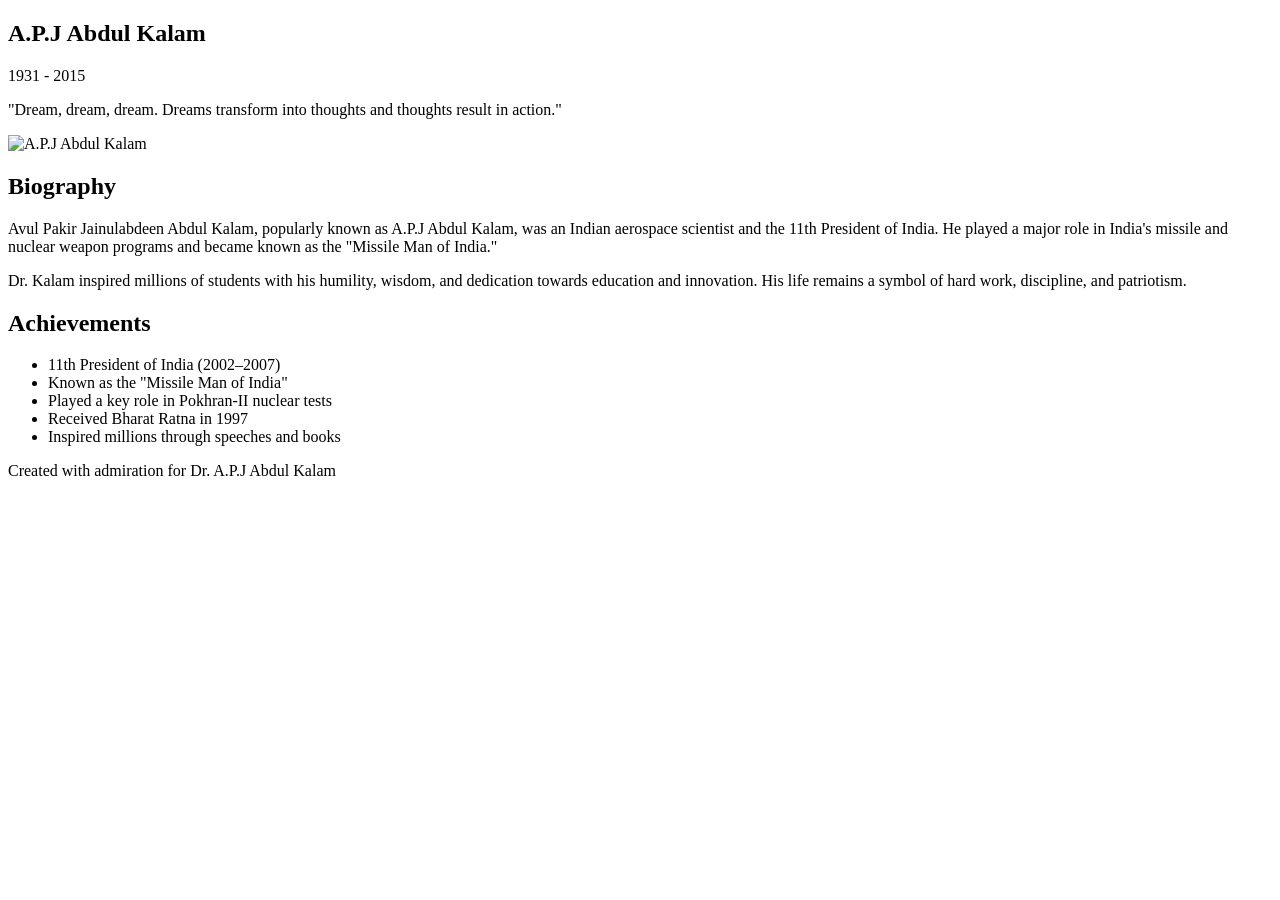
==== Level2Task2/index.html @ f27804e4 "Create index.html" ====
<!DOCTYPE html>
<html lang="en">
<head>
    <meta charset="UTF-8">
    <meta name="viewport" content="width=device-width, initial-scale=1.0">
    <title>Tribute Page - A.P.J Abdul Kalam</title>

    <link rel="stylesheet" href="style.css">

    <link href="https://fonts.googleapis.com/css2?family=Poppins:wght@300;400;500;600;700&display=swap" rel="stylesheet">
</head>
<body>

    <!-- Hero Section -->

    <section class="hero">

        <div class="hero-text">

            <h1>A.P.J Abdul Kalam</h1>

            <p class="years">1931 - 2015</p>

            <p class="quote">
                "Dream, dream, dream. Dreams transform into thoughts and thoughts result in action."
            </p>

        </div>

        <div class="hero-image">

            <img src="kalam.png" alt="A.P.J Abdul Kalam">

        </div>

    </section>

    <!-- Biography Section -->

    <section class="biography">

        <h2>Biography</h2>

        <p>
            Avul Pakir Jainulabdeen Abdul Kalam, popularly known as A.P.J Abdul Kalam,
            was an Indian aerospace scientist and the 11th President of India.
            He played a major role in India's missile and nuclear weapon programs
            and became known as the "Missile Man of India."
        </p>

        <p>
            Dr. Kalam inspired millions of students with his humility, wisdom,
            and dedication towards education and innovation. His life remains
            a symbol of hard work, discipline, and patriotism.
        </p>

    </section>

    <!-- Achievements -->

    <section class="achievements">

        <h2>Achievements</h2>

        <ul>

            <li>11th President of India (2002–2007)</li>

            <li>Known as the "Missile Man of India"</li>

            <li>Played a key role in Pokhran-II nuclear tests</li>

            <li>Received Bharat Ratna in 1997</li>

            <li>Inspired millions through speeches and books</li>

        </ul>

    </section>

    <!-- Footer -->

    <footer>

        <p>
            Created with admiration for Dr. A.P.J Abdul Kalam
        </p>

    </footer>

</body>
</html>
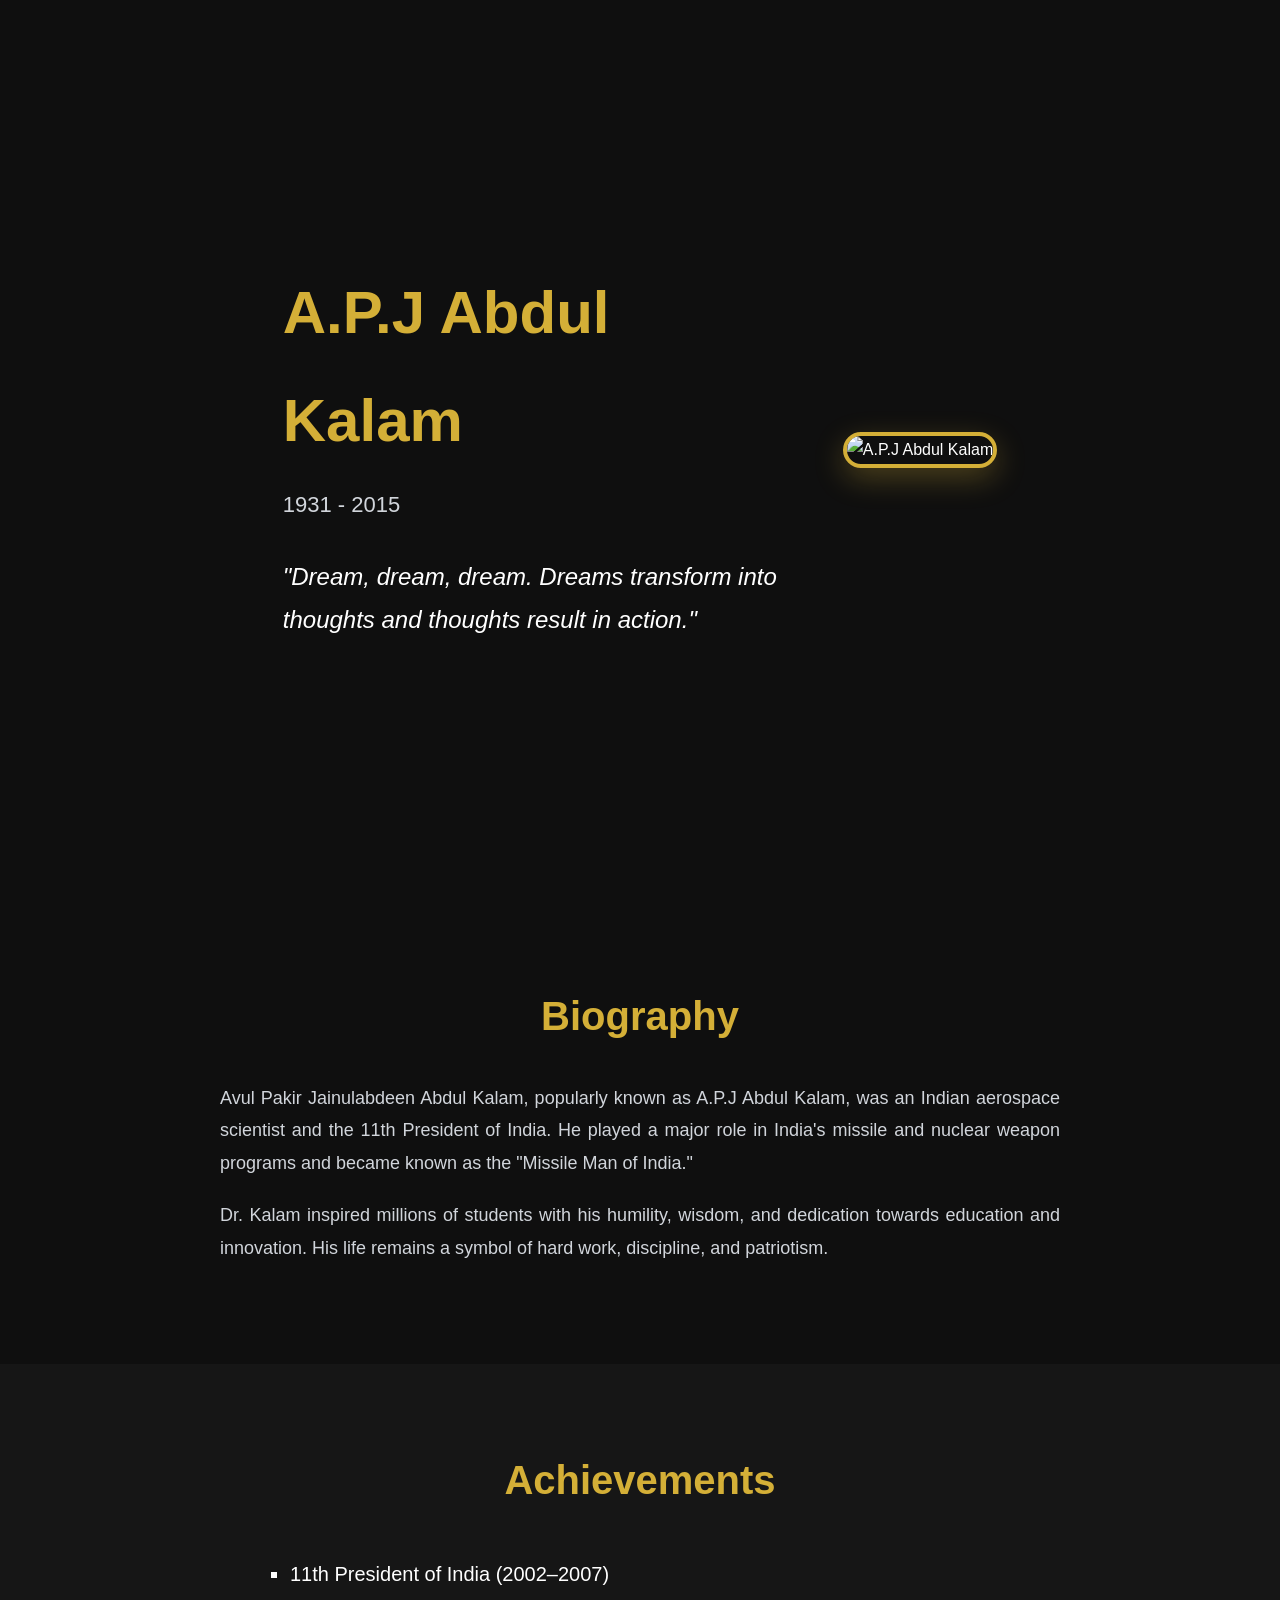
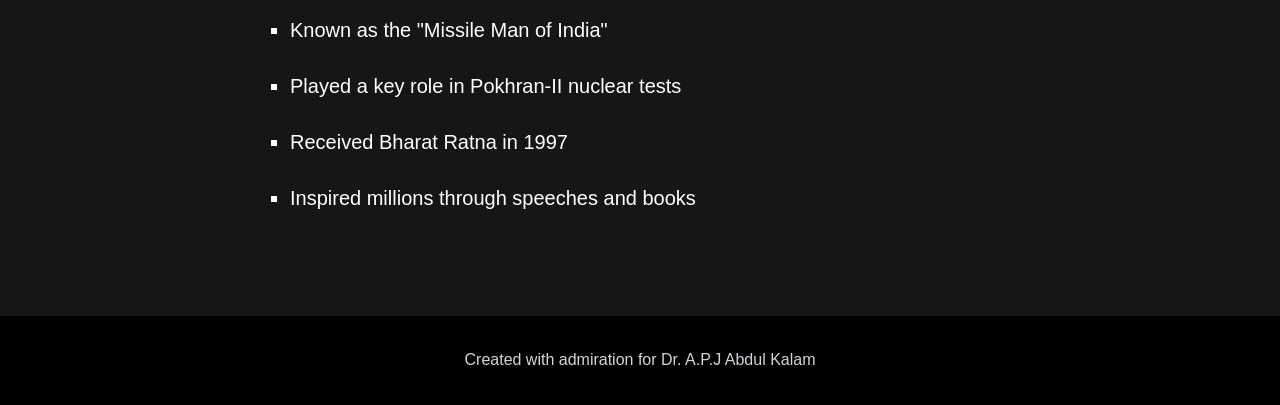
==== commit e8285af4: "Update index.html" ====
--- a/Level2Task2/index.html
+++ b/Level2Task2/index.html
@@ -29,7 +29,7 @@
 
         <div class="hero-image">
 
-            <img src="kalam.png" alt="A.P.J Abdul Kalam">
+            <img src="kalam.jpg" alt="A.P.J Abdul Kalam">
 
         </div>
 
--- a/Level2Task2/style.css
+++ b/Level2Task2/style.css
@@ -0,0 +1,185 @@
+*{
+    margin: 0;
+    padding: 0;
+    box-sizing: border-box;
+    font-family: 'Poppins', sans-serif;
+}
+
+body{
+    background: #0f0f0f;
+    color: white;
+    line-height: 1.8;
+}
+
+/* Hero Section */
+
+.hero{
+    min-height: 100vh;
+
+    display: flex;
+
+    justify-content: center;
+
+    align-items: center;
+
+    gap: 60px;
+
+    padding: 60px;
+
+    flex-wrap: wrap;
+}
+
+.hero-text{
+    max-width: 500px;
+}
+
+.hero-text h1{
+    font-size: 60px;
+    color: #d4af37;
+    margin-bottom: 10px;
+}
+
+.years{
+    font-size: 22px;
+    color: #d1d5db;
+    margin-bottom: 30px;
+}
+
+.quote{
+    font-size: 24px;
+    font-style: italic;
+    color: #ffffff;
+}
+
+/* Hero Image */
+
+.hero-image img{
+
+    width: 350px;
+
+    height: 500px;
+
+    object-fit: cover;
+
+    border-radius: 20px;
+
+    border: 4px solid #d4af37;
+
+    box-shadow: 0 10px 30px rgba(212,175,55,0.3);
+
+    transition: 0.4s ease;
+}
+/* Biography Section */
+
+.biography{
+    max-width: 900px;
+
+    margin: auto;
+
+    padding: 80px 30px;
+}
+
+.biography h2{
+    font-size: 40px;
+    color: #d4af37;
+
+    margin-bottom: 30px;
+
+    text-align: center;
+}
+
+.biography p{
+    font-size: 18px;
+
+    color: #d1d5db;
+
+    margin-bottom: 20px;
+
+    text-align: justify;
+}
+
+/* Achievements */
+
+.achievements{
+    background: #161616;
+
+    padding: 80px 30px;
+}
+
+.achievements h2{
+    text-align: center;
+
+    font-size: 40px;
+
+    color: #d4af37;
+
+    margin-bottom: 40px;
+}
+
+.achievements ul{
+    max-width: 700px;
+
+    margin: auto;
+}
+
+.achievements li{
+    font-size: 20px;
+
+    margin-bottom: 20px;
+
+    color: #ffffff;
+
+    list-style: square;
+}
+
+/* Footer */
+
+footer{
+    text-align: center;
+
+    padding: 30px;
+
+    background: black;
+
+    color: #d1d5db;
+}
+
+/* Responsive Design */
+
+@media(max-width: 768px){
+
+    .hero{
+        text-align: center;
+    }
+
+    .hero-text h1{
+        font-size: 42px;
+    }
+
+    .quote{
+        font-size: 20px;
+    }
+
+    .hero-image img{
+        width: 280px;
+    }
+
+}
+.hero-text,
+.hero-image{
+    animation: fadeIn 1.5s ease;
+}
+
+@keyframes fadeIn{
+
+    from{
+        opacity: 0;
+        transform: translateY(30px);
+    }
+
+    to{
+        opacity: 1;
+        transform: translateY(0);
+    }
+
+}
